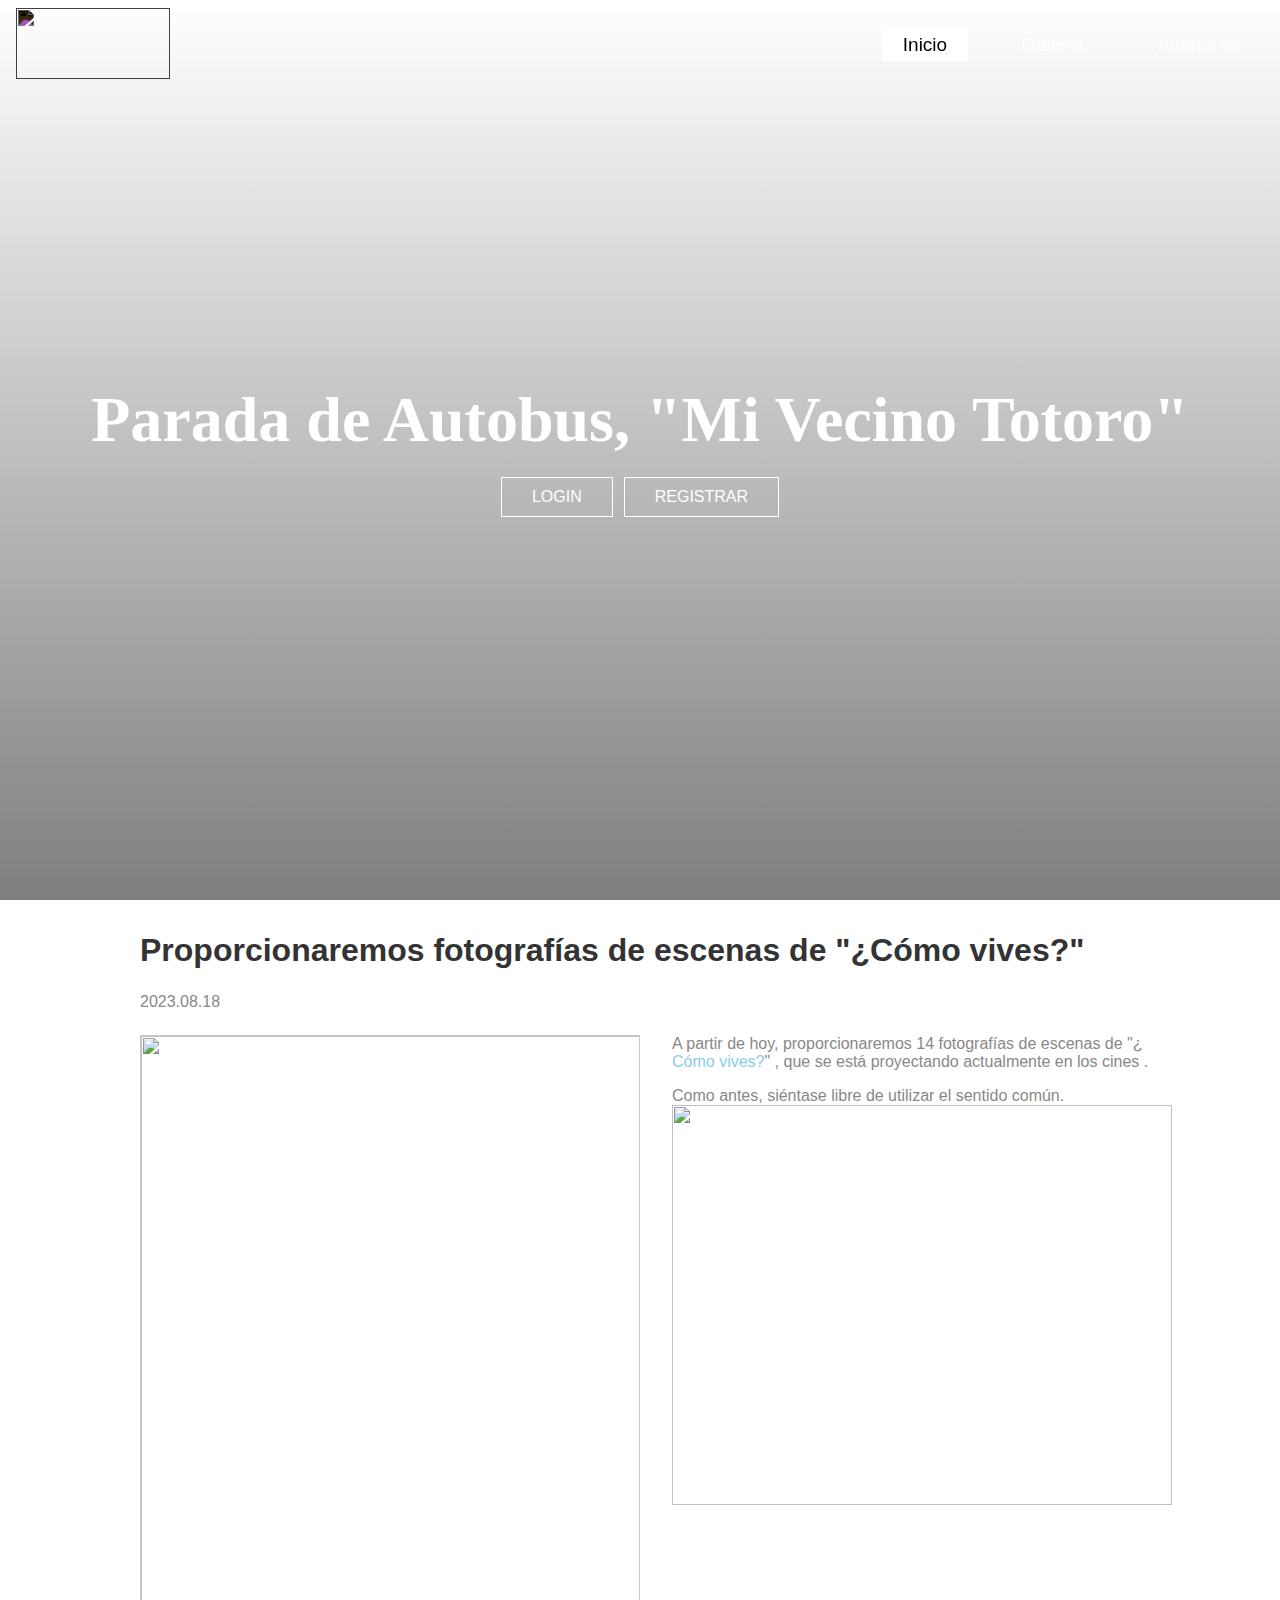
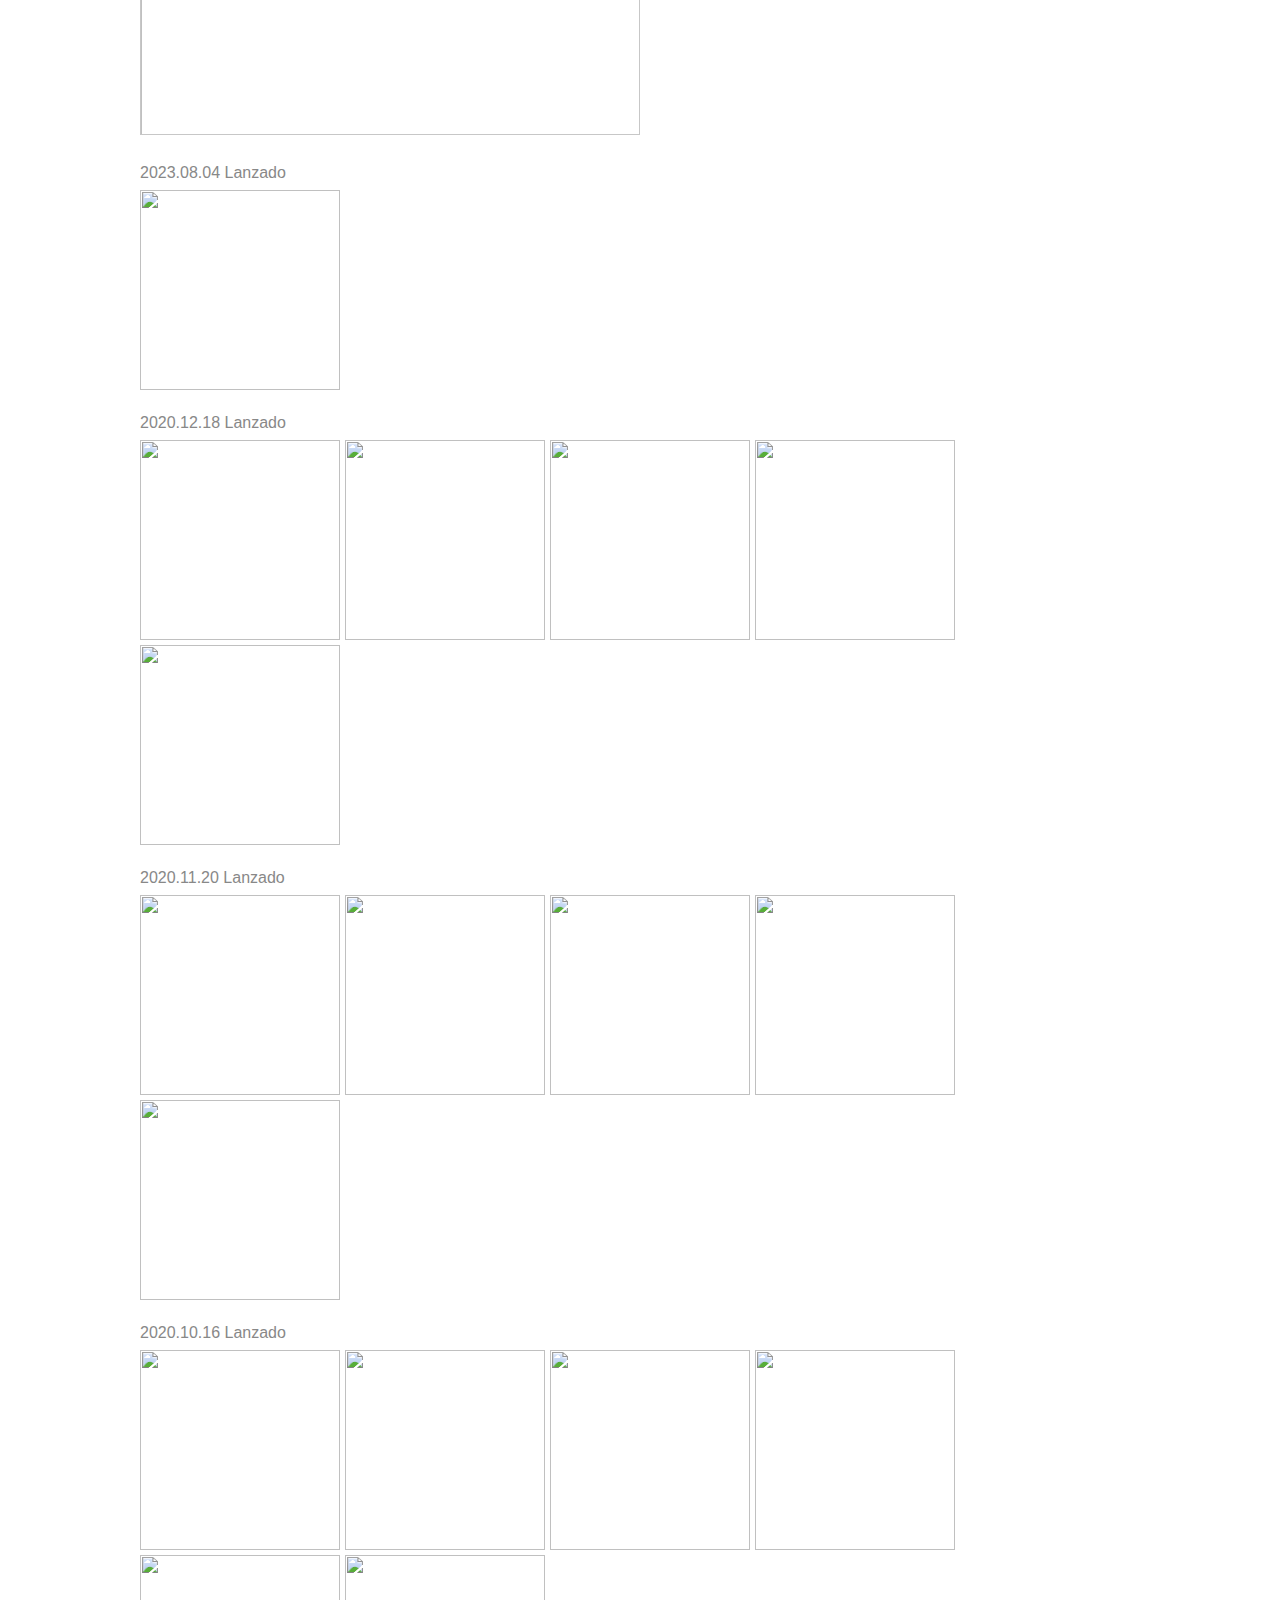
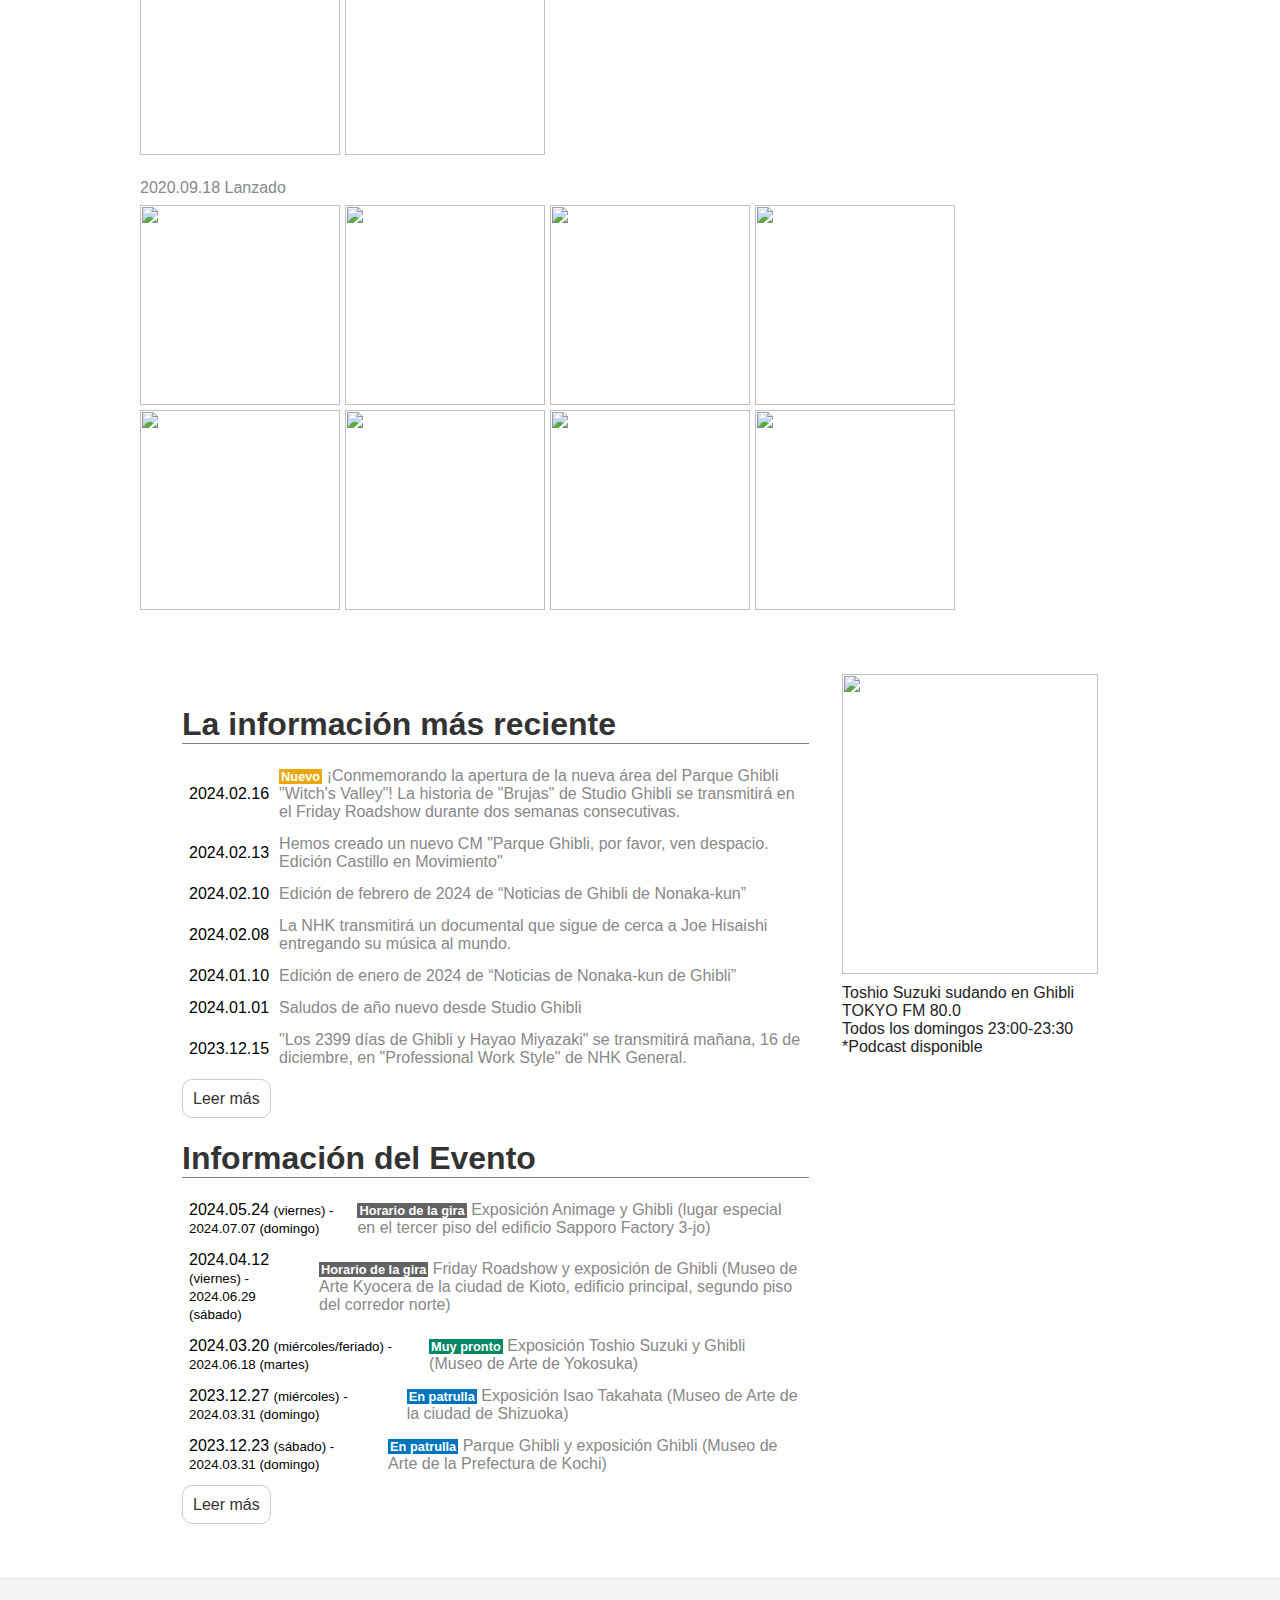
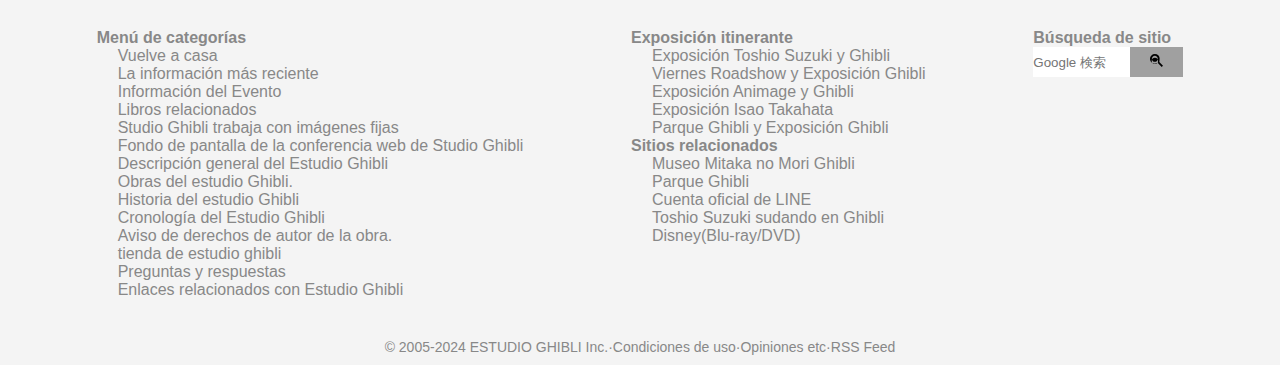
==== index.html @ 4c5ee92d "Add files via upload" ====
<!DOCTYPE html>
<html lang="en">

<head>
    <meta charset="UTF-8">
    <meta name="viewport" content="width=device-width, initial-scale=1.0">
    <link rel="stylesheet" href="css/style.css">
    <link rel="shortcut icon" href="img/icono.png" type="image/x-icon">
    <title>Studio Ghibli</title>
</head>

<body>
    <header id="home" data-scroll>
        <div class="header-fixed" id="header-fixed">
            <div class="logo">
                <a href="#">
                    <img src="img/Logo.png" alt="">
                </a>
            </div>
            <ul class="menuppal">
                <li class="active"><a data-scroll href="#home">Inicio</a></li>
                <li><a data-scroll href="#gallery">Galería</a></li>
                <li><a data-scroll href="#about">Acerca de</a></li>
            </ul>
            <div class="hamburger">
                <div class="_layer -top"></div>
                <div class="_layer -mid"></div>
                <div class="_layer -bottom"></div>
            </div>
        </div>
        <div class="date">
            <h1> Parada de Autobus, "Mi Vecino Totoro" </h1>
            <div class="Button">
                <a href="login.html" class="btn">LOGIN</a>
                <a href="registro.html" class="btn">REGISTRAR
                </a>
            </div>
        </div>
    </header>

    <section class="information" id="gallery" data-scroll>
        <div class="live">
            <h1>Proporcionaremos fotografías de escenas de "¿Cómo vives?"</h1>

            <span>2023.08.18</span>

            <div class="kimitachi-container">

                <div class="kimitachi">
                    <img src="img/kimitachi.jpg" alt="">
                </div>
                <div class="range">
                    <div class="range1">
                        <p>
                            A partir de hoy, proporcionaremos 14 fotografías de escenas de "¿
                            <a href="https://www.ghibli.jp/works/kimitachi/">Cómo vives?</a>" , que se está proyectando
                            actualmente en los cines .
                        </p>
                        <p>Como antes, siéntase libre de utilizar el sentido común.</p>
                    </div>
                    <div class="range2">
                        <img src="img/range_of_common_sense.png" alt="">
                    </div>
                </div>
            </div>
            <div class="launch">
                <span>2023.08.04 Lanzado</span>
                <div class="movie">
                    <img src="img/aya.jpg" alt="">
                </div>
            </div>
            <div class="launch">

                <span>2020.12.18 Lanzado</span>
                <div class="movie">
                    <img src="img/red-turtle.jpg" alt="">
                    <img src="img/onyourmark.jpg" alt="">
                    <img src="img/omoide.jpg" alt="">
                    <img src="img/laputa.jpg" alt="">
                    <img src="img/nausicaa.jpg" alt="">
                </div>
            </div>

            <div class="launch">
                <span>2020.11.20 Lanzado</span>
                <div class="movie">
                    <img src="img/tanuki.jpg" alt="">
                    <img src="img/umi.jpg" alt="">
                    <img src="img/porco.jpg" alt="">
                    <img src="img/majo.jpg" alt="">
                    <img src="img/totoro.jpg" alt="">
                </div>
            </div>

            <div class="launch">
                <span>2020.10.16 Lanzado</span>
                <div class="movie">
                    <img src="img/howl.jpg" alt="">
                    <img src="img/baron.jpg" alt="">
                    <img src="img/ghiblies.jpg" alt="">
                    <img src="img/yamada.jpg" alt="">
                    <img src="img/mononoke.jpg" alt="">
                    <img src="img/mimi.jpg" alt="">
                </div>
            </div>

            <div class="launch">
                <span>2020.09.18 Lanzado</span>
                <div class="movie">
                    <img src="img/marnie.jpg" alt="">
                    <img src="img/kaguyahime.jpg" alt="">
                    <img src="img/kazetachinu.jpg" alt="">
                    <img src="img/kokurikozaka.jpg" alt="">
                    <img src="img/karigurashi.jpg" alt="">
                    <img src="img/ponyo.jpg" alt="">
                    <img src="img/ged.jpg" alt="">
                    <img src="img/chihiro.jpg" alt="">

                </div>
            </div>


        </div>
    </section>

    <section class="information" id="about" data-scroll>
        <div class="dates">
            <div class="container-dates">
                <h1 class="title">La información más reciente</h1>

                <div class="list-links">
                    <div class="list">

                        <div class="datecell">
                            <span>2024.02.16</span>
                        </div>
                        <div class="textcell">
                            <span class=".label.label-default2">Nuevo</span>
                            <a href="https://www.ghibli.jp/info/013817/">
                                <font>¡Conmemorando la apertura de la nueva área del
                                    Parque Ghibli "Witch's Valley"!
                                    La historia de "Brujas" de Studio Ghibli se
                                    transmitirá en el Friday Roadshow durante dos semanas consecutivas.</font>
                            </a>
                        </div>
                    </div>
                    <div class="list">
                        <div class="datecell">
                            <span>2024.02.13</span>
                        </div>
                        <div class="textcell">
                            <a href="https://www.ghibli.jp/info/013815/" class="newmarkList"
                                data-entrydate="2024年2月13日 12:00">
                                <font>Hemos creado un nuevo CM "Parque Ghibli, por favor, ven despacio. Edición Castillo
                                    en Movimiento"</font>
                            </a>
                        </div>
                    </div>

                    <div class="list">
                        <div class="datecell">
                            <span>2024.02.10</span>
                        </div>
                        <div class="textcell">
                            <a href="https://www.ghibli.jp/info/013812/" class="newmarkList"
                                data-entrydate="2024年2月10日 09:31">
                                <font>Edición de febrero de 2024 de “Noticias de Ghibli de Nonaka-kun”</font>
                            </a>
                        </div>

                    </div>
                    <div class="list">
                        <div class="datecell">
                            <span>2024.02.08</span>
                        </div>
                        <div class="textcell">
                            <a href="https://www.ghibli.jp/info/013814/" class="newmarkList"
                                data-entrydate="2024年2月 8日 15:43">
                                <font> La NHK transmitirá un documental que sigue de cerca a Joe Hisaishi entregando su
                                    música al mundo.</font>
                            </a>
                        </div>

                    </div>

                    <div class="list">
                        <div class="datecell">
                            <span>2024.01.10</span>
                        </div>
                        <div class="textcell">
                            <a href="https://www.ghibli.jp/info/013807/" class="newmarkList"
                                data-entrydate="2024年1月10日 12:34">
                                <font>Edición de enero de 2024 de “Noticias de Nonaka-kun de Ghibli”</font>
                            </a>
                        </div>

                    </div>

                    <div class="list">
                        <div class="datecell">
                            <span>2024.01.01</span>
                        </div>
                        <div class="textcell">
                            <a href="https://www.ghibli.jp/info/013802/" class="newmarkList"
                                data-entrydate="2024年1月 1日 00:10">
                                <font>Saludos de año nuevo desde Studio Ghibli</font>
                            </a>
                        </div>

                    </div>

                    <div class="list">
                        <div class="datecell">
                            <span>2023.12.15</span>
                        </div>
                        <div class="textcell">
                            <a href="https://www.ghibli.jp/info/013801/" class="newmarkList"
                                data-entrydate="2023年12月15日 19:53">
                                <font>"Los 2399 días de Ghibli y Hayao Miyazaki" se transmitirá mañana, 16 de diciembre,
                                    en
                                    "Professional Work Style" de NHK General.</font>
                            </a>
                        </div>

                    </div>
                </div>

                <a class="button" href="https://www.ghibli.jp/info/">Leer más</a>


            </div>

            <div class="container-dates">
                <h1 class="title">Información del Evento</h1>

                <div class="list-links">
                    <div class="list">
                        <div class="datecell">
                            <span>2024.05.24</span>
                            <small>(viernes) - 2024.07.07 (domingo)</small>
                        </div>
                        <div class="textcell">
                            <span class="label label-default">Horario de la gira</span>
                            <a href="https://www.ghibli.jp/event/animage/">
                                <font>Exposición Animage y Ghibli (lugar especial en el tercer piso del edificio Sapporo
                                    Factory 3-jo)</font>
                            </a>
                        </div>
                    </div>
                    <div class="list">
                        <div class="datecell">
                            <span>2024.04.12</span>
                            <small>(viernes) - 2024.06.29 (sábado)</small>
                        </div>
                        <div class="textcell">
                            <span class="label label-default">Horario de la gira</span>
                            <a href="https://www.ghibli.jp/event/kinro-ghibli/">
                                <font>Friday Roadshow y exposición de Ghibli (Museo de Arte Kyocera de la ciudad de
                                    Kioto, edificio principal, segundo piso del corredor norte)</font>
                            </a>
                        </div>

                    </div>
                    <div class="list">
                        <div class="datecell">
                            <span>2024.03.20</span>
                            <small>(miércoles/feriado) - 2024.06.18 (martes)</small>
                        </div>
                        <div class="textcell">
                            <span class="label label-info">Muy pronto</span>
                            <a href="https://www.ghibli.jp/event/suzuki/">
                                <font>Exposición Toshio Suzuki y Ghibli (Museo de Arte de Yokosuka)</font>
                            </a>
                        </div>

                    </div>
                    <div class="list">
                        <div class="datecell">
                            <span>2023.12.27</span>
                            <small>(miércoles) - 2024.03.31 (domingo)</small>
                        </div>
                        <div class="textcell">
                            <span class="label label-blue">En patrulla</span>
                            <a href="https://www.ghibli.jp/event/takahata/">
                                <font>Exposición Isao Takahata (Museo de Arte de la ciudad de Shizuoka)</font>
                            </a>
                        </div>

                    </div>
                    <div class="list">
                        <div class="datecell">
                            <span>2023.12.23</span>
                            <small>(sábado) - 2024.03.31 (domingo)</small>
                        </div>
                        <div class="textcell">
                            <span class="label label-blue">En patrulla</span>
                            <a href="https://www.ghibli.jp/event/ghiblipark-exhibition/">
                                <font>Parque Ghibli y exposición Ghibli (Museo de Arte de la Prefectura de Kochi)</font>
                            </a>
                        </div>

                    </div>
                </div>

                <a class="button" href="https://www.ghibli.jp/info/">Leer más</a>


            </div>




        </div>
        <div class="biographia">
            <a href="#" class="toshiko-link">
                <img class="toshiko" src="img/toshiko.jpg" alt="">
                <div class="toshiko-date">
                    <span>Toshio Suzuki sudando en Ghibli</span>
                    <span>TOKYO FM 80.0</span>
                    <span>Todos los domingos 23:00-23:30</span>
                    <span>*Podcast disponible</span>
                </div>
            </a>
            <div class="company">
                <a href="#">
                    <img src="img/line.png" alt="">
                </a>
                <a href="#">
                    <img src="img/line 2.png" alt="">
                </a>
                <a href="">
                    <img src="img/disney.png" alt="">
                </a>
            </div>
        </div>


    </section>

    <footer >
        <div class="container">
            <div class="container-links">
                <h4>Menú de categorías</h4>
                <ul class="links">
                    <li><a href="https://www.ghibli.jp/">Vuelve a casa</a></li>
                    <li><a href="https://www.ghibli.jp/info/">La información más reciente</a></li>
                    <li><a href="https://www.ghibli.jp/event/">Información del Evento</a></li>
                    <li><a href="http://www.ghibli.jp/shuppan/" target="_blank">Libros relacionados</a></li>
                    <li><a href="https://www.ghibli.jp/info/013772/" target="_blank">Studio Ghibli trabaja con
                            imágenes fijas</a></li>
                    <li><a href="https://www.ghibli.jp/info/013251/" target="_blank">Fondo de pantalla de la
                            conferencia web de Studio Ghibli</a></li>
                    <li><a href="https://www.ghibli.jp/profile/">Descripción general del Estudio Ghibli</a></li>
                    <li><a href="https://www.ghibli.jp/works/">Obras del estudio Ghibli.</a></li>
                    <li><a href="https://www.ghibli.jp/history/">Historia del estudio Ghibli</a></li>
                    <li><a href="https://www.ghibli.jp/chronology/">Cronología del Estudio Ghibli</a></li>
                    <li><a href="https://www.ghibli.jp/copyright/">Aviso de derechos de autor de la obra.</a></li>
                    <li><a href="https://www.ghibli.jp/storage/">tienda de estudio ghibli</a></li>
                    <li><a href="https://www.ghibli.jp/qa/">Preguntas y respuestas</a></li>
                    <li><a href="https://www.ghibli.jp/links/">Enlaces relacionados con Estudio Ghibli</a></li>
                </ul>
            </div>
            <div class="container-links">
                <h4>Exposición itinerante</h4>
                <ul class="links">
                    <li><a href="https://www.ghibli.jp/event/suzuki/">Exposición Toshio Suzuki y Ghibli</a></li>
                    <li><a href="https://www.ghibli.jp/event/kinro-ghibli/">Viernes Roadshow y Exposición Ghibli</a>
                    </li>
                    <li><a href="https://www.ghibli.jp/event/animage/">Exposición Animage y Ghibli</a></li>
                    <li><a href="https://www.ghibli.jp/event/takahata/">Exposición Isao Takahata</a></li>
                    <li><a href="https://www.ghibli.jp/event/ghiblipark-exhibition/">Parque Ghibli y Exposición
                            Ghibli</a></li>
                </ul>
                <h4>Sitios relacionados</h4>
                <ul class="links">
                    <li><a href="https://www.ghibli-museum.jp/" target="_blank">Museo Mitaka no Mori Ghibli</a></li>
                    <li><a href="https://ghibli-park.jp/" target="_blank">Parque Ghibli</a></li>
                    <li><a href="https://line.me/ti/p/%40studioghibli" target="_blank">Cuenta oficial de LINE</a>
                    </li>
                    <li><a href="http://www.tfm.co.jp/asemamire/" target="_blank">Toshio Suzuki sudando en
                            Ghibli</a></li>
                    <li><a href="http://www.disney.co.jp/studio/ghibli.html" target="_blank">Disney(Blu-ray/DVD)</a>
                    </li>
                </ul>
            </div>
            <div class="container-links">
                <h4>Búsqueda de sitio</h4>
                <ul class="links">
                    <li>
                        <form accept-charset="utf-8">
                            <input id="input" placeholder="Google 検索" type="text" size="10" autocomplete="off"
                                name="search" oninput="clearImage()" onchange="checkImage()">
                            <button class="gsc-search-button gsc-search-button-v2"><svg width="13" height="13"
                                    viewBox="0 0 13 13">
                                    <title>検索</title>
                                    <path
                                        d="m4.8495 7.8226c0.82666 0 1.5262-0.29146 2.0985-0.87438 0.57232-0.58292 0.86378-1.2877 0.87438-2.1144 0.010599-0.82666-0.28086-1.5262-0.87438-2.0985-0.59352-0.57232-1.293-0.86378-2.0985-0.87438-0.8055-0.010599-1.5103 0.28086-2.1144 0.87438-0.60414 0.59352-0.8956 1.293-0.87438 2.0985 0.021197 0.8055 0.31266 1.5103 0.87438 2.1144 0.56172 0.60414 1.2665 0.8956 2.1144 0.87438zm4.4695 0.2115 3.681 3.6819-1.259 1.284-3.6817-3.7 0.0019784-0.69479-0.090043-0.098846c-0.87973 0.76087-1.92 1.1413-3.1207 1.1413-1.3553 0-2.5025-0.46363-3.4417-1.3909s-1.4088-2.0686-1.4088-3.4239c0-1.3553 0.4696-2.4966 1.4088-3.4239 0.9392-0.92727 2.0864-1.3969 3.4417-1.4088 1.3553-0.011889 2.4903 0.44568 3.4067 1.3621 0.91644 0.91644 1.3741 2.0517 1.3741 3.4067zm-2.1749-3.4108c-0.61924-0.61924-1.3731-0.92916-2.2615-0.92916s-1.6422 0.30992-2.2615 0.92916c-0.61924 0.61924-0.92916 1.3731-0.92916 2.2615s0.30992 1.6422 0.92916 2.2615c0.61924 0.61924 1.3731 0.92916 2.2615 0.92916s1.6422-0.30992 2.2615-0.92916c0.61924-0.61924 0.92916-1.3731 0.92916-2.2615s-0.30992-1.6422-0.92916-2.2615z">
                                    </path>
                                </svg></button>
                        </form>
                    </li>
                </ul>
            </div>
        </div>
        <div class="studio">
            <li>
                <font>
                    <font>© 2005-2024 ESTUDIO GHIBLI Inc.</font>
                </font>
            </li>
            <li>
                <font>·</font>
            </li>
            <li><a href="https://www.ghibli.jp/misc/" title="Condiciones de uso">
                    <font>Condiciones de uso</font>
                </a></li>
            <li>
                <font style="vertical-align: inherit;">
                    <font>·</font>
                </font>
            </li>
            <li><a href="https://www.ghibli.jp/mail/" title="Opiniones etc">
                    <font style="vertical-align: inherit;">Opiniones etc</font>
                </a></li>
            <li>
                <font>·</font>
            </li>
            <li>
                <a href="https://www.ghibli.jp/index.xml" target="_blank">
                    <font style="vertical-align: inherit;">RSS Feed</font>
                </a>
            </li>
        </div>
    </footer>

    <script src="js/script.js"></script>
</body>

</html>
---- css/style.css ----
/*---------------------------------*/
/*------------Header---------------*/
/*---------------------------------*/
* {
    font-family: sans-serif;
    margin: 0;
    padding: 0;
    box-sizing: border-box;
    text-decoration: none;
    list-style: none;
    outline: none;
    border: none;
    letter-spacing: 0 !important;
}

html {
    scroll-behavior: smooth;
}

header {
    height: 100vh;
    background-image: linear-gradient(rgba(0, 0, 0, 0), rgba(0, 0, 0, 0.5)), url(../img/My\ Neighbor\ Totoro\ Bus\ Stop\ -\ Gray\ Blue\ [3840x2160].jfif);
    background-size: cover;
    background-position: right;
}

ul {
    float: right;
    list-style-type: none;
}

ul li {
    display: inline-block;
}

ul li a {
    text-decoration: none;
    color: aliceblue;
    padding: 5px 20px;
    border: 1px solid transparent;
    transition: 0.6s ease;
}

.header-fixed ul li a:hover {
    background-color: aliceblue;
    color: #000;
}

.container-links ul li a:hover {
    color: #000;
}
ul li a.active {
    background-color: rgb(255, 255, 255);
    color: #000;
}
.btn {
    border: 1px solid #fff;
    padding: 10px 30px;
    color: #fff;
    text-decoration: none;
    transition: 0.6s ease;
}

.btn:hover {
    background-color: aliceblue;
    color: #000;
}

.date {
    width: 100%;
    height: 100%;
    gap: 20px;
    display: flex;
    flex-direction: column;
    justify-content: center;
    align-items: center;
}

.Button {
    gap: 11px;
    display: flex;
    flex-wrap: wrap;
}

button {
    padding: 7px 20px;
    background: #808080b8;
}

header h1 {
    font-size: 4pc;
    color: white;
    font-family: cursive;
    font-weight: 900;
    text-align: center;
}

/*------------------------------kimitachi---------------*/
.kimitachi-container {
    display: flex;
    gap: 2pc;
}

.range p {
    color: #888;
}

.range a {
    color: skyblue;
}

.range1 {
    gap: 1pc 0;
    display: flex;
    flex-direction: column;
}

.live {
    display: flex;
    max-width: 1000px;
    flex-direction: column;
    gap: 1pc;
}

.live h1 {
    color: #333333;
    font-size: 2pc;
}

.live span {
    color: #888;
    padding: .5pc 0;
}

.kimitachi img {
    width: 500px;
    height: 700px;
    border: 1px solid #c7c7c7;
}

.range img {
    width: 500px;
    height: 400px;
}

.launch {
    display: flex;
    flex-direction: column;
}

.movie {
    display: flex;
    flex-wrap: wrap;
    gap: 5px;
}

.movie img {
    width: 200px;
    height: 200px;
}

/*------------La información más reciente---------------*/

section {
    padding: 2pc 0px;
    display: flex;
    flex-wrap: wrap;
    justify-content: center;
}

.title {
    color: #333333;
    font-size: 2pc;
    border-bottom: 1px solid #808080;
}

.list {
    display: flex;
    gap: 10px;
    align-items: center;
    padding: 7px;
}

.list-links {
    padding: 1pc 0;
}

a.button {
    padding: 10px;
    border: 1px solid #ccc;
    color: #333;
    background-color: #fff;
    border-radius: 10px;
}

.dates {
    max-width: 660px;
    padding: 1pc 0px;
}

.container-dates {
    width: 95%;
    padding: 1pc 0;
}

.biographia {
    max-width: 660px;
    width: 20%;
    height: auto;
    gap: 10px;
    display: flex;
    flex-direction: column;
}

img.toshiko {
    filter: none;
    width: 100%;
    height: 300px;
}

a.toshiko-link {
    display: flex;
    flex-direction: column;
    color: #232323;
    gap: 10px;
}

.toshiko-date {
    display: flex;
    flex-direction: column;
    flex-wrap: wrap;
}

span.\.label\.label-default2 {
    background: rgb(235 168 12);
    font-size: .8pc;
    color: white;
    font-weight: bold;
    padding: 0 2px;
}

span.label.label-default {
    background: rgb(99, 99, 99);
    font-size: .8pc;
    color: white;
    font-weight: bold;
    padding: 0 2px;
}

span.label.label-blue {
    background: #0176bf;
    font-size: .8pc;
    color: white;
    font-weight: bold;
    padding: 0 2px;
}

span.label.label-info {
    background: #078765;
    font-size: .8pc;
    color: white;
    font-weight: bold;
    padding: 0 2px;
}

/*------------Footer---------------*/
footer {
    color: #888;
    border-top: 1px solid #e5e5e5;
    background-color: #f4f4f4;
    padding: 10px;
}

.container ul li a {
    color: #888;
}

.container {
    width: 100%;
    display: flex;
    flex-wrap: wrap;
    padding: 40px 0px;
    justify-content: space-evenly;
}

ul.links {
    display: flex;
    flex-direction: column;
}

.container-links {
    display: flex;
    flex-wrap: wrap;
    flex-direction: column;
}

form {
    display: flex;
}

button {
    padding: 7px 20px;
}

font {
    color: #888;
}

.studio {
    display: flex;
    flex-wrap: wrap;
    font-size: 14px;
    justify-content: center;
}


/*---------Hamburguesa-------------*/
:root {
    ---primario: rgb(255, 255, 255);
}

#header-fixed {
    height: 10%;
    width: 100%;
    display: flex;
    align-items: center;
    justify-content: space-between;
    padding: 1pc;
    position: fixed;
    transition: background-color 0.3s ease 0s;
}

#header-fixed.scrolled {
    background-color: rgb(0 0 0 / 91%);
    /* Cambiar por el color que desees */
}

.hamburger {
    display: none;
}

.menuppal {
    list-style-type: none;
    display: flex;
    gap: 2rem;
    align-items: center;
}

.menuppal li a {
    text-decoration: none;
    color: #ffffff;
    font-size: 19px;
}

@media screen and (min-width:0px) and (max-width:767px) {
    .movie img {
        width: 109px;
        height: 125px;
    }

    .kimitachi-container {
        display: flex;
        flex-direction: column-reverse;
    }

    .kimitachi img {
        width: 100%;
        height: 460px;
    }

    .range2 img {
        width: 100%;
    }

    .kimitachi-container {
        flex-direction: column;
    }

    .live h1 {
        color: #333333;
        font-size: 1.7pc;
    }

    .kimitachi-container {
        gap: 0pc;
    }

    .logo a img {
        padding: .5pc;
    }

    a.toshiko-link {
        display: flex;
        flex-direction: column;
        color: #232323;
        gap: 10px;
        width: 100%;
        flex-wrap: wrap;
    }

    .biographia {
        width: 100%;
    }

    section {
        padding: 1pc 1pc;
    }

    .container-dates {
        width: 100%;
    }

    .list {
        flex-direction: column;
        align-items: flex-start;
    }

    .title {
        font-size: 1.7pc;
    }

    /*------------Footer---------------*/
    .container {
        flex-direction: column;
    }

    ul.list-inline.small {
        display: flex;
        align-items: center;
        justify-content: center;
        width: 100%;
        font-size: 14px;
    }

    input {
        width: 60%;
    }

    .container {
        padding: 0;
    }

    img.toshiko {
        width: 100px;
        height: 100px;
    }

    a.toshiko-link {
        display: flex;
        flex-direction: row;
        flex-wrap: wrap;
    }

    .toshiko-date {
        display: flex;
        flex-direction: column;
        flex-wrap: wrap;
        justify-content: center;
    }

    span {
        font-size: .9pc;
    }

    .company {
        display: flex;
        gap: 10px;
        flex-wrap: wrap;
    }

}

@media screen and (min-width:0px) and (max-width:991px) {
    .kimitachi-container {
        display: flex;
        flex-direction: column-reverse;
    }

    .toshiko-date {
        font-size: 1pc;
        width: 200px;
        display: flex;
        flex-wrap: wrap;
        gap: 5px;
    }

    img.toshiko {
        width: 150px;
        height: 150px;
    }

    a.toshiko-link {
        flex-direction: row;
        align-items: center;

    }

    .biographia {
        width: 100%;
    }

    .company {
        display: flex;
        gap: 10px;
    }

    .logo a img {
        padding: .5pc;
    }

    .title {
        font-size: 1.7pc;
    }

    section {
        padding: 1pc 1pc;
    }

    .container-dates {
        width: 100%;
    }

    .list {
        flex-direction: column;
        align-items: flex-start;
    }

    /*------------Footer---------------*/
    .container-links {
        padding: 7px 0px;
    }

    .container-links {
        padding: 10px 10px;
    }

    .container ul li a {
        text-decoration: none;
        padding: 5px 20px;
        border: 1px solid transparent;
        transition: 0.6s ease;
    }

    ul.links {
        display: flex;
        flex-direction: column;
        font-size: .8pc;
    }

    .container-links {
        display: flex;
        flex-direction: column;
    }

    /*---------Hamburguesa-------------*/
    .logo {
        z-index: 1002;
    }

    .hamburger {
        display: block;
        transform: translate3d(0, 0, 0);
        transition: transform 0.25s cubic-bezier(0.05, 1.04, 0.72, 0.98);
        z-index: 1002;
        cursor: pointer;
        -moz-user-select: none;
        -ms-user-select: none;
        user-select: none;
    }

    .hamburger.is-active {
        background-color: none;
    }

    ._layer {
        background: var(---primario);
        margin-bottom: 4px;
        border-radius: 2px;
        width: 28px;
        height: 4px;
        opacity: 1;
        transition: all 0.25s cubic-bezier(0.05, 1.04, 0.72, 0.98);
    }

    .hamburger:hover .-top {
        -webkit-transform: translateY(-100%);
        -ms-transform: translateY(-100%);
        transform: translateY(-100%);
    }

    .hamburger:hover .-bottom {
        -webkit-transform: translateY(100%);
        -ms-transform: translateY(100%);
        transform: translateY(100%);
    }

    .hamburger.is-active .-top {
        -webkit-transform: translateY(200%) rotate(45deg) !important;
        -ms-transform: translateY(200%) rotate(45deg) !important;
        transform: translateY(200%) rotate(45deg) !important;
    }

    .hamburger.is-active .-mid {
        opacity: 0;
    }

    .hamburger.is-active .-bottom {
        -webkit-transform: translateY(-200%) rotate(135deg) !important;
        -ms-transform: translateY(-200%) rotate(135deg) !important;
        transform: translateY(-200%) rotate(135deg) !important;
    }

    .menuppal.is_active {
        transform: translate3d(0px, 0px, 0px);
    }

    .menuppal {
        display: flex;
        background-color: rgb(0 0 0 / 91%);
        bottom: 0;
        height: 100%;
        left: 0;
        overflow-y: scroll;
        position: fixed;
        top: 0;
        transform: translate3d(0px, -100%, 0px);
        transition: transform 0.35s cubic-bezier(0.05, 1.04, 0.72, 0.98) 0s;
        width: 100%;
        z-index: 1001;
        flex-direction: column;
        justify-content: center;
    }

    .menuppal ul {
        margin: 0;
        padding: 0;
    }

    .menuppal ul li {
        list-style: none;
        text-align: center;
        font-family: Verdadna, Arial, Helvetica;
        color: nav-color-text;
        font-size: 1.5rem;
        line-height: 3em;
        height: 3em;
        color: #369;
        text-transform: none;
        font-weight: bold;
    }

    .menuppal ul li a {
        text-decoration: none;
        color: #369;
    }

}

.logo a img {
    height: 71px;
    width: 154px;
    filter: invert(1);
}
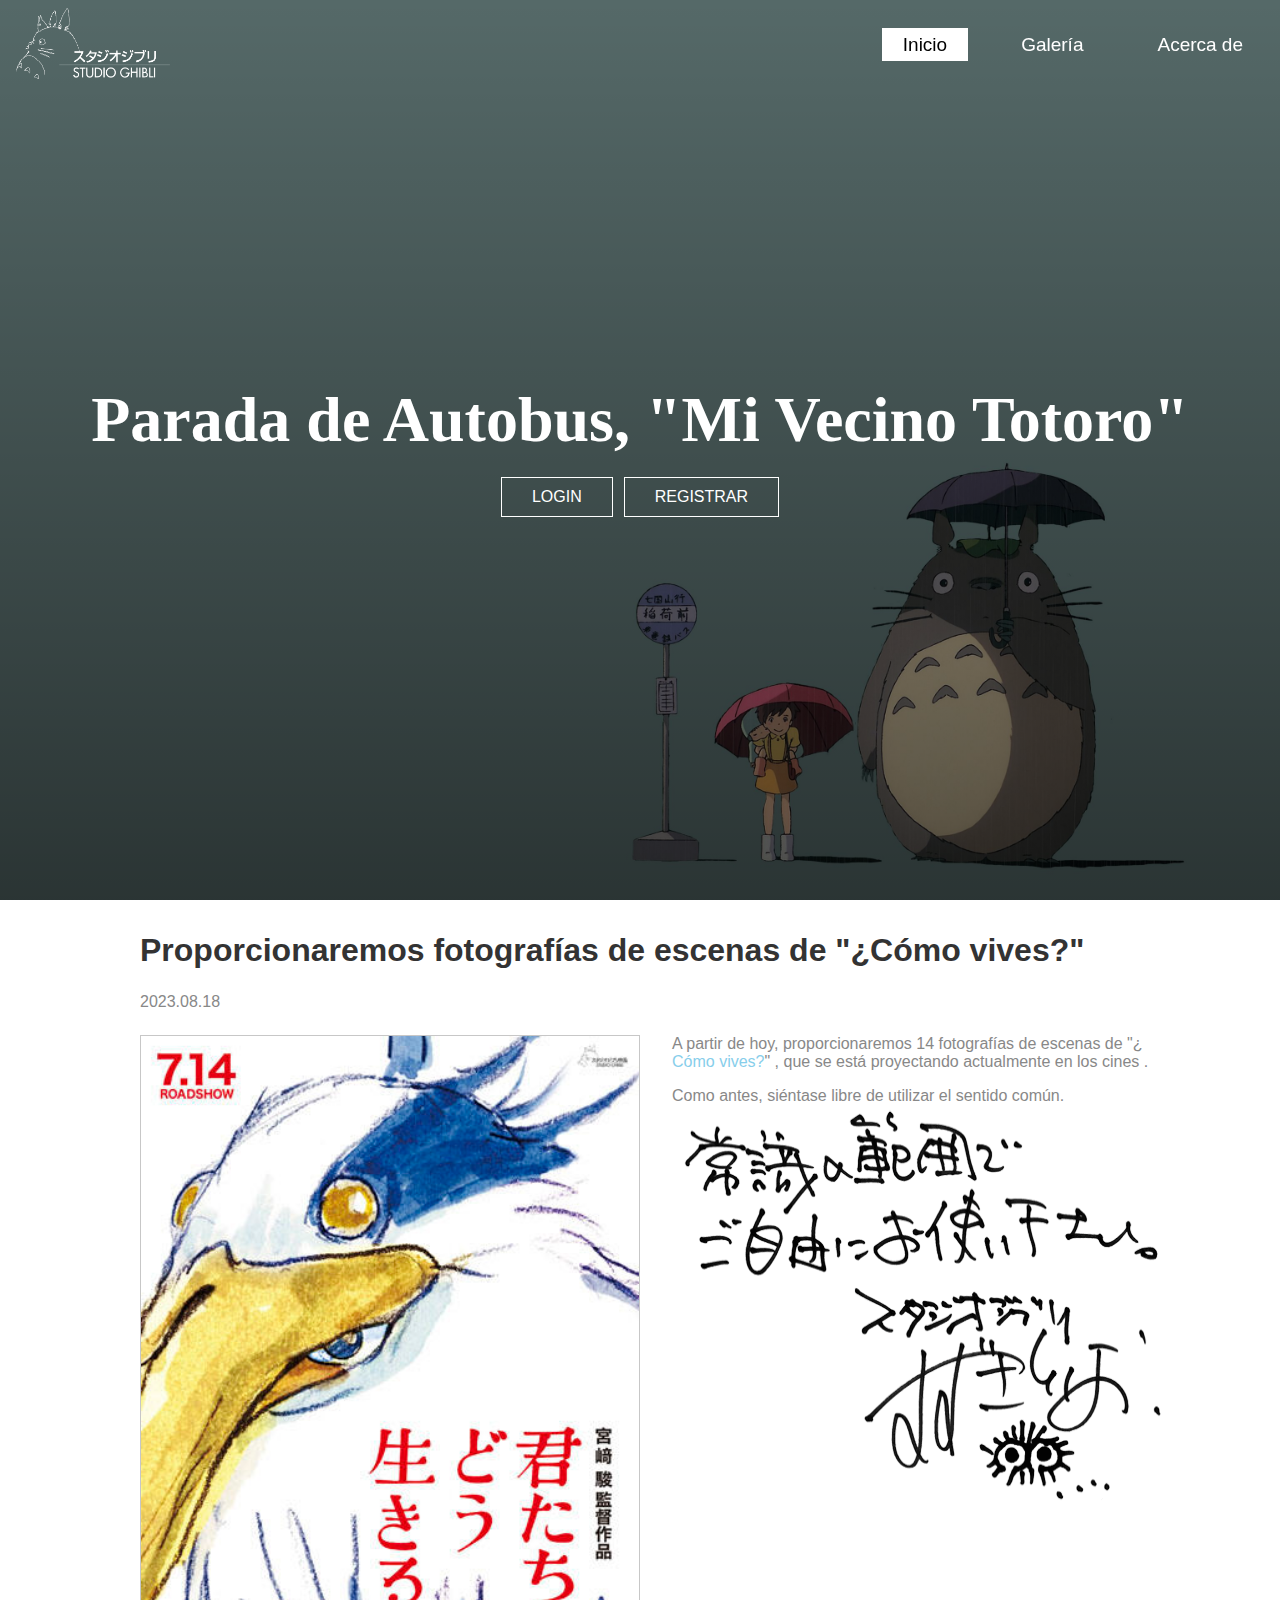
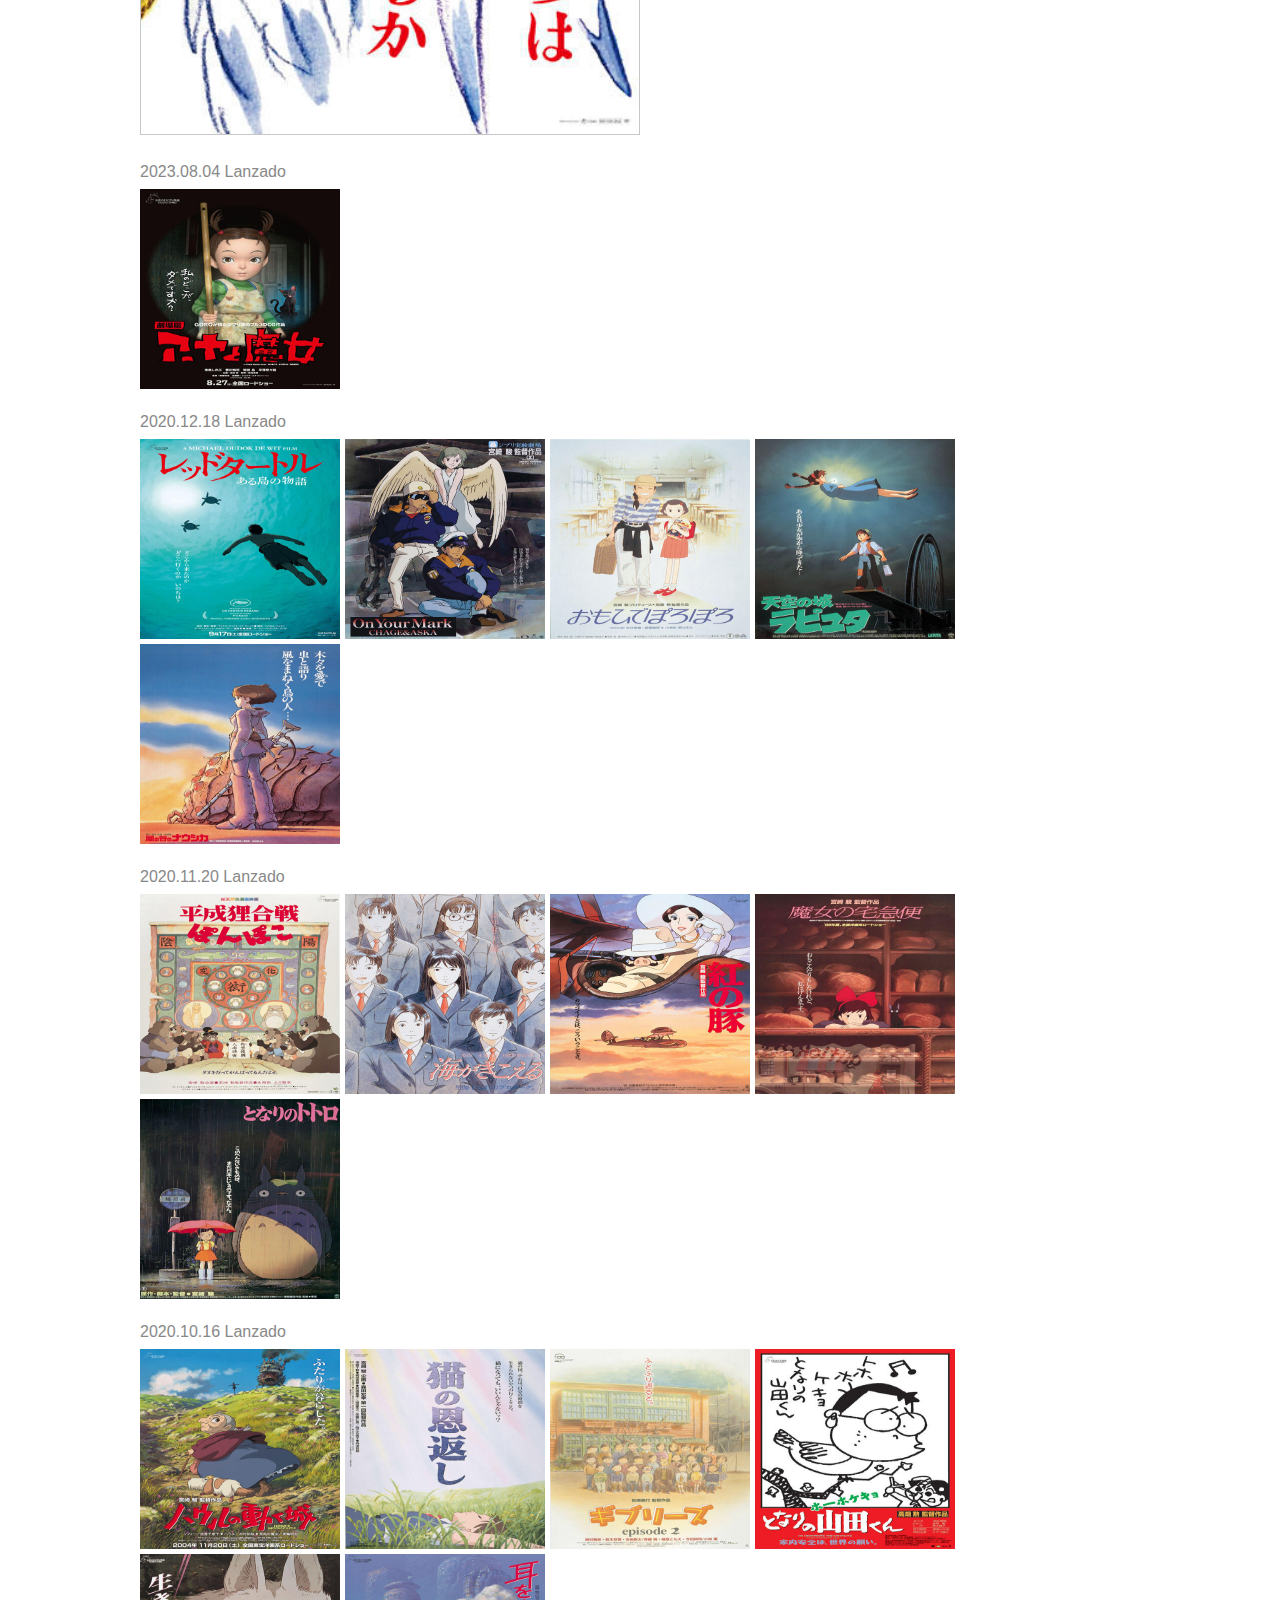
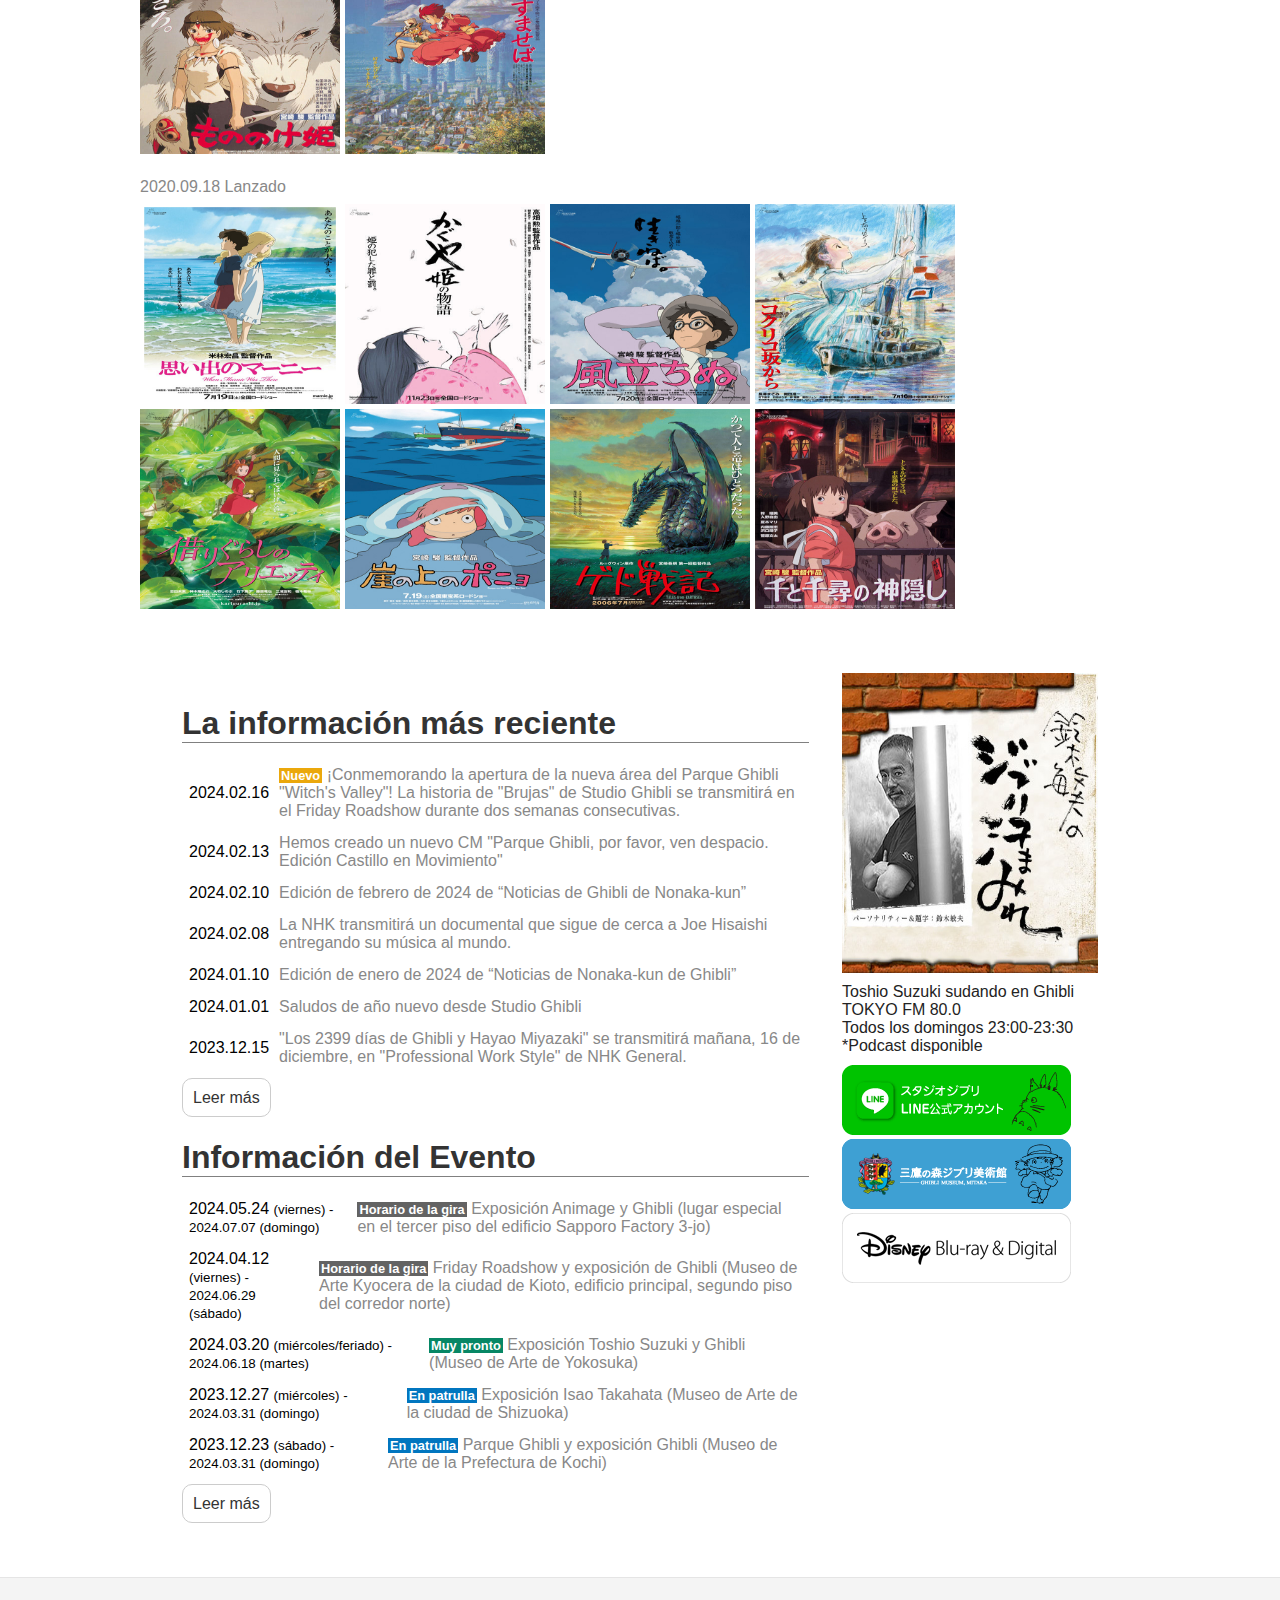
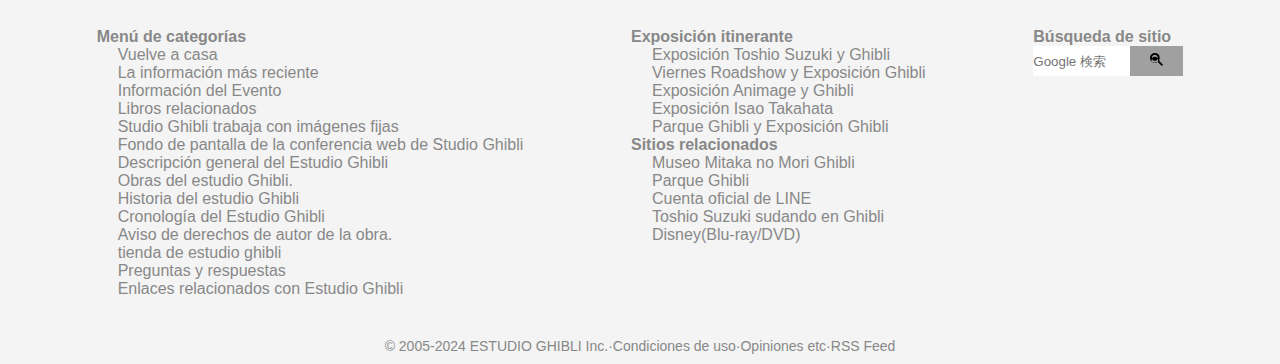
==== commit ead7a802: "Update index.html" ====
--- a/index.html
+++ b/index.html
@@ -53,7 +53,7 @@
                     <div class="range1">
                         <p>
                             A partir de hoy, proporcionaremos 14 fotografías de escenas de "¿
-                            <a href="https://www.ghibli.jp/works/kimitachi/">Cómo vives?</a>" , que se está proyectando
+                            <a href="#">Cómo vives?</a>" , que se está proyectando
                             actualmente en los cines .
                         </p>
                         <p>Como antes, siéntase libre de utilizar el sentido común.</p>
@@ -136,7 +136,7 @@
                         </div>
                         <div class="textcell">
                             <span class=".label.label-default2">Nuevo</span>
-                            <a href="https://www.ghibli.jp/info/013817/">
+                            <a href="#">
                                 <font>¡Conmemorando la apertura de la nueva área del
                                     Parque Ghibli "Witch's Valley"!
                                     La historia de "Brujas" de Studio Ghibli se
@@ -149,7 +149,7 @@
                             <span>2024.02.13</span>
                         </div>
                         <div class="textcell">
-                            <a href="https://www.ghibli.jp/info/013815/" class="newmarkList"
+                            <a href="#" class="newmarkList"
                                 data-entrydate="2024年2月13日 12:00">
                                 <font>Hemos creado un nuevo CM "Parque Ghibli, por favor, ven despacio. Edición Castillo
                                     en Movimiento"</font>
@@ -162,7 +162,7 @@
                             <span>2024.02.10</span>
                         </div>
                         <div class="textcell">
-                            <a href="https://www.ghibli.jp/info/013812/" class="newmarkList"
+                            <a href="#" class="newmarkList"
                                 data-entrydate="2024年2月10日 09:31">
                                 <font>Edición de febrero de 2024 de “Noticias de Ghibli de Nonaka-kun”</font>
                             </a>
@@ -174,7 +174,7 @@
                             <span>2024.02.08</span>
                         </div>
                         <div class="textcell">
-                            <a href="https://www.ghibli.jp/info/013814/" class="newmarkList"
+                            <a href="#" class="newmarkList"
                                 data-entrydate="2024年2月 8日 15:43">
                                 <font> La NHK transmitirá un documental que sigue de cerca a Joe Hisaishi entregando su
                                     música al mundo.</font>
@@ -188,7 +188,7 @@
                             <span>2024.01.10</span>
                         </div>
                         <div class="textcell">
-                            <a href="https://www.ghibli.jp/info/013807/" class="newmarkList"
+                            <a href="#" class="newmarkList"
                                 data-entrydate="2024年1月10日 12:34">
                                 <font>Edición de enero de 2024 de “Noticias de Nonaka-kun de Ghibli”</font>
                             </a>
@@ -201,7 +201,7 @@
                             <span>2024.01.01</span>
                         </div>
                         <div class="textcell">
-                            <a href="https://www.ghibli.jp/info/013802/" class="newmarkList"
+                            <a href="#" class="newmarkList"
                                 data-entrydate="2024年1月 1日 00:10">
                                 <font>Saludos de año nuevo desde Studio Ghibli</font>
                             </a>
@@ -214,7 +214,7 @@
                             <span>2023.12.15</span>
                         </div>
                         <div class="textcell">
-                            <a href="https://www.ghibli.jp/info/013801/" class="newmarkList"
+                            <a href="#" class="newmarkList"
                                 data-entrydate="2023年12月15日 19:53">
                                 <font>"Los 2399 días de Ghibli y Hayao Miyazaki" se transmitirá mañana, 16 de diciembre,
                                     en
@@ -225,7 +225,7 @@
                     </div>
                 </div>
 
-                <a class="button" href="https://www.ghibli.jp/info/">Leer más</a>
+                <a class="button" href="#">Leer más</a>
 
 
             </div>
@@ -241,7 +241,7 @@
                         </div>
                         <div class="textcell">
                             <span class="label label-default">Horario de la gira</span>
-                            <a href="https://www.ghibli.jp/event/animage/">
+                            <a href="#">
                                 <font>Exposición Animage y Ghibli (lugar especial en el tercer piso del edificio Sapporo
                                     Factory 3-jo)</font>
                             </a>
@@ -254,7 +254,7 @@
                         </div>
                         <div class="textcell">
                             <span class="label label-default">Horario de la gira</span>
-                            <a href="https://www.ghibli.jp/event/kinro-ghibli/">
+                            <a href="#">
                                 <font>Friday Roadshow y exposición de Ghibli (Museo de Arte Kyocera de la ciudad de
                                     Kioto, edificio principal, segundo piso del corredor norte)</font>
                             </a>
@@ -268,7 +268,7 @@
                         </div>
                         <div class="textcell">
                             <span class="label label-info">Muy pronto</span>
-                            <a href="https://www.ghibli.jp/event/suzuki/">
+                            <a href="#">
                                 <font>Exposición Toshio Suzuki y Ghibli (Museo de Arte de Yokosuka)</font>
                             </a>
                         </div>
@@ -281,7 +281,7 @@
                         </div>
                         <div class="textcell">
                             <span class="label label-blue">En patrulla</span>
-                            <a href="https://www.ghibli.jp/event/takahata/">
+                            <a href="#">
                                 <font>Exposición Isao Takahata (Museo de Arte de la ciudad de Shizuoka)</font>
                             </a>
                         </div>
@@ -294,7 +294,7 @@
                         </div>
                         <div class="textcell">
                             <span class="label label-blue">En patrulla</span>
-                            <a href="https://www.ghibli.jp/event/ghiblipark-exhibition/">
+                            <a href="#">
                                 <font>Parque Ghibli y exposición Ghibli (Museo de Arte de la Prefectura de Kochi)</font>
                             </a>
                         </div>
@@ -302,7 +302,7 @@
                     </div>
                 </div>
 
-                <a class="button" href="https://www.ghibli.jp/info/">Leer más</a>
+                <a class="button" href="#">Leer más</a>
 
 
             </div>
@@ -342,44 +342,44 @@
             <div class="container-links">
                 <h4>Menú de categorías</h4>
                 <ul class="links">
-                    <li><a href="https://www.ghibli.jp/">Vuelve a casa</a></li>
-                    <li><a href="https://www.ghibli.jp/info/">La información más reciente</a></li>
-                    <li><a href="https://www.ghibli.jp/event/">Información del Evento</a></li>
-                    <li><a href="http://www.ghibli.jp/shuppan/" target="_blank">Libros relacionados</a></li>
-                    <li><a href="https://www.ghibli.jp/info/013772/" target="_blank">Studio Ghibli trabaja con
+                    <li><a href="#">Vuelve a casa</a></li>
+                    <li><a href="#">La información más reciente</a></li>
+                    <li><a href="#">Información del Evento</a></li>
+                    <li><a href="#">Libros relacionados</a></li>
+                    <li><a href="#">Studio Ghibli trabaja con
                             imágenes fijas</a></li>
-                    <li><a href="https://www.ghibli.jp/info/013251/" target="_blank">Fondo de pantalla de la
+                    <li><a href="#">Fondo de pantalla de la
                             conferencia web de Studio Ghibli</a></li>
-                    <li><a href="https://www.ghibli.jp/profile/">Descripción general del Estudio Ghibli</a></li>
-                    <li><a href="https://www.ghibli.jp/works/">Obras del estudio Ghibli.</a></li>
-                    <li><a href="https://www.ghibli.jp/history/">Historia del estudio Ghibli</a></li>
-                    <li><a href="https://www.ghibli.jp/chronology/">Cronología del Estudio Ghibli</a></li>
-                    <li><a href="https://www.ghibli.jp/copyright/">Aviso de derechos de autor de la obra.</a></li>
-                    <li><a href="https://www.ghibli.jp/storage/">tienda de estudio ghibli</a></li>
-                    <li><a href="https://www.ghibli.jp/qa/">Preguntas y respuestas</a></li>
-                    <li><a href="https://www.ghibli.jp/links/">Enlaces relacionados con Estudio Ghibli</a></li>
+                    <li><a href="#">Descripción general del Estudio Ghibli</a></li>
+                    <li><a href="#">Obras del estudio Ghibli.</a></li>
+                    <li><a href="#">Historia del estudio Ghibli</a></li>
+                    <li><a href="#">Cronología del Estudio Ghibli</a></li>
+                    <li><a href="#">Aviso de derechos de autor de la obra.</a></li>
+                    <li><a href="#">tienda de estudio ghibli</a></li>
+                    <li><a href="#">Preguntas y respuestas</a></li>
+                    <li><a href="#">Enlaces relacionados con Estudio Ghibli</a></li>
                 </ul>
             </div>
             <div class="container-links">
                 <h4>Exposición itinerante</h4>
                 <ul class="links">
-                    <li><a href="https://www.ghibli.jp/event/suzuki/">Exposición Toshio Suzuki y Ghibli</a></li>
-                    <li><a href="https://www.ghibli.jp/event/kinro-ghibli/">Viernes Roadshow y Exposición Ghibli</a>
+                    <li><a href="#">Exposición Toshio Suzuki y Ghibli</a></li>
+                    <li><a href="#">Viernes Roadshow y Exposición Ghibli</a>
                     </li>
-                    <li><a href="https://www.ghibli.jp/event/animage/">Exposición Animage y Ghibli</a></li>
-                    <li><a href="https://www.ghibli.jp/event/takahata/">Exposición Isao Takahata</a></li>
-                    <li><a href="https://www.ghibli.jp/event/ghiblipark-exhibition/">Parque Ghibli y Exposición
+                    <li><a href="#">Exposición Animage y Ghibli</a></li>
+                    <li><a href="#">Exposición Isao Takahata</a></li>
+                    <li><a href="#">Parque Ghibli y Exposición
                             Ghibli</a></li>
                 </ul>
                 <h4>Sitios relacionados</h4>
                 <ul class="links">
-                    <li><a href="https://www.ghibli-museum.jp/" target="_blank">Museo Mitaka no Mori Ghibli</a></li>
-                    <li><a href="https://ghibli-park.jp/" target="_blank">Parque Ghibli</a></li>
-                    <li><a href="https://line.me/ti/p/%40studioghibli" target="_blank">Cuenta oficial de LINE</a>
+                    <li><a href="#">Museo Mitaka no Mori Ghibli</a></li>
+                    <li><a href="#">Parque Ghibli</a></li>
+                    <li><a href="#">Cuenta oficial de LINE</a>
                     </li>
-                    <li><a href="http://www.tfm.co.jp/asemamire/" target="_blank">Toshio Suzuki sudando en
+                    <li><a href="#">Toshio Suzuki sudando en
                             Ghibli</a></li>
-                    <li><a href="http://www.disney.co.jp/studio/ghibli.html" target="_blank">Disney(Blu-ray/DVD)</a>
+                    <li><a href="#">Disney(Blu-ray/DVD)</a>
                     </li>
                 </ul>
             </div>
@@ -411,7 +411,7 @@
             <li>
                 <font>·</font>
             </li>
-            <li><a href="https://www.ghibli.jp/misc/" title="Condiciones de uso">
+            <li><a href="#" title="Condiciones de uso">
                     <font>Condiciones de uso</font>
                 </a></li>
             <li>
@@ -419,14 +419,14 @@
                     <font>·</font>
                 </font>
             </li>
-            <li><a href="https://www.ghibli.jp/mail/" title="Opiniones etc">
+            <li><a href="#" title="Opiniones etc">
                     <font style="vertical-align: inherit;">Opiniones etc</font>
                 </a></li>
             <li>
                 <font>·</font>
             </li>
             <li>
-                <a href="https://www.ghibli.jp/index.xml" target="_blank">
+                <a href="#">
                     <font style="vertical-align: inherit;">RSS Feed</font>
                 </a>
             </li>
@@ -436,4 +436,4 @@
     <script src="js/script.js"></script>
 </body>
 
-</html>+</html>
